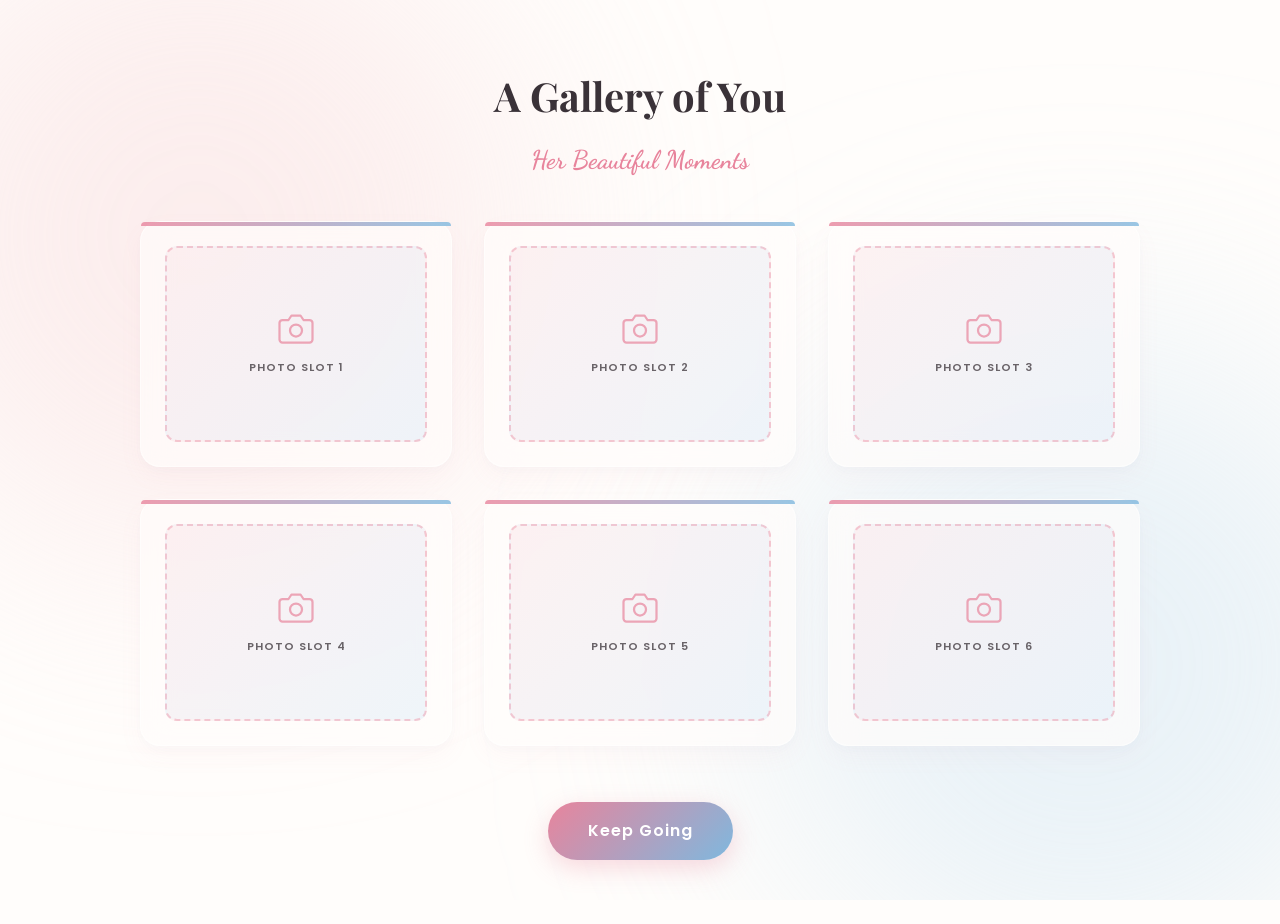
==== page2.html @ c3b597c3 "first commit" ====
<!DOCTYPE html>
<html lang="en">
<head>
  <meta charset="UTF-8">
  <meta name="viewport" content="width=device-width, initial-scale=1.0">
  <meta name="description" content="A beautiful gallery of Riya, Mrs. Different, curated by Moksh.">
  <title>A Gallery of You / Her Beautiful Moments</title>
  
  <!-- Fonts -->
  <link rel="preconnect" href="https://fonts.googleapis.com">
  <link rel="preconnect" href="https://fonts.gstatic.com" crossorigin>
  <link href="https://fonts.googleapis.com/css2?family=Dancing+Script:wght@400;700&family=Playfair+Display:ital,wght@0,400..900;1,400..900&family=Poppins:wght@300;400;500;600;700&display=swap" rel="stylesheet">

  <style>
    /* CSS Variables for Cohesive Theme */
    :root {
      --blush-pink: #F7D9DD;
      --pastel-blue: #C9E4F6;
      --warm-white: #FFFDFB;
      --deep-rose: #E8849C;
      --soft-blue: #7FB8DE;
      --text-dark: #3A3238;
      --text-muted: #6E626B;
    }

    /* Core Resets & Styles */
    * {
      box-sizing: border-box;
      margin: 0;
      padding: 0;
    }

    body {
      font-family: 'Poppins', sans-serif;
      background: var(--warm-white);
      color: var(--text-dark);
      min-height: 100vh;
      display: flex;
      flex-direction: column;
      align-items: center;
      justify-content: center;
      position: relative;
      overflow-x: hidden;
      padding: 64px 24px;
      line-height: 1.6;
    }

    /* Intertwining Moving Background Blobs */
    .bg-blobs {
      position: fixed;
      top: 0;
      left: 0;
      width: 100vw;
      height: 100vh;
      z-index: -1;
      overflow: hidden;
      background: var(--warm-white);
    }

    .blob {
      position: absolute;
      width: 650px;
      height: 650px;
      border-radius: 50%;
      filter: blur(120px);
      opacity: 0.4;
      pointer-events: none;
      mix-blend-mode: multiply;
    }

    .blob-pink {
      background-color: var(--blush-pink);
      top: -10%;
      left: -10%;
      animation: driftPink 25s ease-in-out infinite alternate;
    }

    .blob-blue {
      background-color: var(--pastel-blue);
      bottom: -10%;
      right: -10%;
      animation: driftBlue 25s ease-in-out infinite alternate;
    }

    @keyframes driftPink {
      0% { transform: translate(0, 0) scale(1); }
      50% { transform: translate(120px, 80px) scale(1.15); }
      100% { transform: translate(60px, -60px) scale(0.9); }
    }

    @keyframes driftBlue {
      0% { transform: translate(0, 0) scale(1); }
      50% { transform: translate(-120px, -80px) scale(0.9); }
      100% { transform: translate(-60px, 60px) scale(1.1); }
    }

    /* Header Container */
    header {
      text-align: center;
      max-width: 700px;
      margin-bottom: 40px;
    }

    h1 {
      font-family: 'Playfair Display', serif;
      font-size: 2.5rem;
      color: var(--text-dark);
      margin-bottom: 12px;
      font-weight: 700;
    }

    .subtitle {
      font-family: 'Dancing Script', cursive;
      font-size: 1.6rem;
      color: var(--deep-rose);
      font-weight: 700;
    }

    /* Memory Grid Container */
    .grid-container {
      display: grid;
      grid-template-columns: repeat(auto-fit, minmax(280px, 1fr));
      gap: 32px;
      max-width: 1000px;
      width: 100%;
      margin-bottom: 56px;
    }

    /* Memory Card (Glassmorphic) */
    .card {
      background: rgba(255, 253, 251, 0.7);
      backdrop-filter: blur(15px);
      -webkit-backdrop-filter: blur(15px);
      border: 1px solid rgba(255, 255, 255, 0.5);
      border-radius: 20px;
      padding: 24px;
      box-shadow: 
        0 10px 25px rgba(232, 132, 156, 0.05),
        0 4px 10px rgba(127, 184, 222, 0.03);
      transition: all 0.4s cubic-bezier(0.165, 0.84, 0.44, 1);
      display: flex;
      flex-direction: column;
      align-items: center;
      text-align: center;
      position: relative;
    }

    .card::before {
      content: '';
      position: absolute;
      top: 0;
      left: 0;
      right: 0;
      height: 4px;
      background: linear-gradient(90deg, var(--deep-rose) 0%, var(--soft-blue) 100%);
      border-top-left-radius: 20px;
      border-top-right-radius: 20px;
      opacity: 0.8;
    }

    .card:hover {
      transform: translateY(-8px);
      box-shadow: 
        0 15px 35px rgba(232, 132, 156, 0.12),
        0 8px 20px rgba(127, 184, 222, 0.08);
      border-color: rgba(232, 132, 156, 0.3);
    }

    /* Image Box Placeholder */
    .image-placeholder {
      width: 100%;
      aspect-ratio: 4 / 3;
      background: linear-gradient(135deg, rgba(247, 217, 221, 0.3) 0%, rgba(201, 228, 246, 0.3) 100%);
      border-radius: 12px;
      border: 2px dashed rgba(232, 132, 156, 0.4);
      display: flex;
      flex-direction: column;
      align-items: center;
      justify-content: center;
      color: var(--deep-rose);
      margin-bottom: 0;
      padding: 16px;
      transition: all 0.3s ease;
    }

    .card:hover .image-placeholder {
      border-color: var(--deep-rose);
      background: linear-gradient(135deg, rgba(247, 217, 221, 0.4) 0%, rgba(201, 228, 246, 0.4) 100%);
    }

    .image-placeholder svg {
      margin-bottom: 12px;
      opacity: 0.7;
      transition: transform 0.3s ease;
    }

    .card:hover .image-placeholder svg {
      transform: scale(1.1) rotate(-5deg);
      opacity: 1;
    }

    .placeholder-text {
      font-size: 11px;
      font-weight: 600;
      letter-spacing: 1px;
      text-transform: uppercase;
      color: var(--text-dark);
      opacity: 0.75;
      text-align: center;
    }

    /* Caption styling */
    .caption {
      font-family: 'Dancing Script', cursive;
      font-size: 1.4rem;
      color: var(--text-muted);
      margin-top: 8px;
      line-height: 1.4;
      font-weight: 600;
      transition: color 0.3s;
      min-height: 2.8rem;
      display: flex;
      align-items: center;
      justify-content: center;
    }

    .card:hover .caption {
      color: var(--deep-rose);
    }

    /* Action button at bottom */
    .navigation-container {
      text-align: center;
    }

    .btn {
      display: inline-block;
      text-decoration: none;
      font-family: 'Poppins', sans-serif;
      font-weight: 600;
      font-size: 1rem;
      letter-spacing: 1px;
      color: white;
      background: linear-gradient(135deg, var(--deep-rose) 0%, var(--soft-blue) 100%);
      padding: 16px 40px;
      border-radius: 50px;
      border: none;
      cursor: pointer;
      box-shadow: 0 8px 25px rgba(232, 132, 156, 0.3);
      transition: all 0.3s cubic-bezier(0.175, 0.885, 0.32, 1.275);
    }

    .btn:hover, .btn:focus {
      transform: translateY(-3px) scale(1.03);
      box-shadow: 0 12px 30px rgba(232, 132, 156, 0.4);
    }

    .btn:active {
      transform: translateY(-1px) scale(1.01);
    }

    /* Focus States */
    button:focus-visible, a:focus-visible {
      outline: 3px solid var(--deep-rose);
      outline-offset: 4px;
    }

    /* Animations */
    .fade-in {
      opacity: 0;
      transform: translateY(20px);
      animation: fadeInUp 0.8s cubic-bezier(0.16, 1, 0.3, 1) forwards;
    }

    /* Staggered card entrance */
    .card-1 { animation-delay: 0.1s; }
    .card-2 { animation-delay: 0.25s; }
    .card-3 { animation-delay: 0.4s; }
    .card-4 { animation-delay: 0.55s; }
    .card-5 { animation-delay: 0.7s; }
    .card-6 { animation-delay: 0.85s; }
    .nav-fade { animation-delay: 1s; }

    @keyframes fadeInUp {
      to {
        opacity: 1;
        transform: translateY(0);
      }
    }

    /* Music Controller Layout */
    .music-controller {
      position: fixed;
      bottom: 24px;
      right: 24px;
      display: flex;
      align-items: center;
      gap: 12px;
      z-index: 1000;
    }

    .music-btn {
      width: 50px;
      height: 50px;
      border-radius: 50%;
      background: rgba(255, 255, 255, 0.85);
      border: 1px solid rgba(232, 132, 156, 0.3);
      box-shadow: 0 4px 15px rgba(232, 132, 156, 0.2);
      cursor: pointer;
      display: flex;
      align-items: center;
      justify-content: center;
      position: relative;
      transition: all 0.3s cubic-bezier(0.175, 0.885, 0.32, 1.275);
    }

    .music-btn:hover {
      transform: scale(1.1);
      box-shadow: 0 6px 20px rgba(232, 132, 156, 0.3);
    }

    .music-icon {
      color: var(--deep-rose);
      transition: opacity 0.3s;
    }

    .eq-container {
      display: none;
      align-items: flex-end;
      justify-content: space-between;
      width: 18px;
      height: 18px;
      position: absolute;
    }

    .eq-bar {
      width: 3px;
      background-color: var(--deep-rose);
      height: 100%;
      transform-origin: bottom;
      border-radius: 1px;
    }

    .music-controller.playing .music-icon {
      display: none;
    }

    .music-controller.playing .eq-container {
      display: flex;
    }

    .music-controller.playing .bar-1 { animation: bounce 0.8s ease-in-out infinite alternate; }
    .music-controller.playing .bar-2 { animation: bounce 1.1s ease-in-out infinite alternate 0.2s; }
    .music-controller.playing .bar-3 { animation: bounce 0.9s ease-in-out infinite alternate 0.4s; }

    @keyframes bounce {
      0% { transform: scaleY(0.2); }
      100% { transform: scaleY(1); }
    }

    .music-tooltip {
      background: rgba(255, 255, 255, 0.9);
      backdrop-filter: blur(5px);
      padding: 8px 14px;
      border-radius: 20px;
      border: 1px solid rgba(232, 132, 156, 0.2);
      box-shadow: 0 4px 12px rgba(0, 0, 0, 0.05);
      pointer-events: none;
      opacity: 0;
      transform: translateX(10px);
      transition: all 0.3s ease;
      white-space: nowrap;
    }

    .music-controller:hover .music-tooltip {
      opacity: 1;
      transform: translateX(0);
    }

    .music-title {
      font-size: 11px;
      font-weight: 600;
      color: var(--text-dark);
      margin: 0;
    }

    .music-artist {
      font-size: 9px;
      color: var(--text-muted);
      margin: 0;
    }

    .music-status {
      font-family: 'Dancing Script', cursive;
      font-size: 12px;
      color: var(--deep-rose);
      display: block;
      margin-top: 2px;
    }

    /* Accessibility: prefers-reduced-motion */
    @media (prefers-reduced-motion: reduce) {
      *, *::before, *::after {
        animation-delay: -1ms !important;
        animation-duration: 1ms !important;
        animation-iteration-count: 1 !important;
        background-attachment: initial !important;
        scroll-behavior: auto !important;
        transition-duration: 0s !important;
        transition-delay: 0s !important;
      }
      .blob, .card, .image-placeholder svg {
        animation: none !important;
        transform: none !important;
      }
      .card:hover {
        transform: none !important;
      }
    }

    /* Responsive Grid Tweaks */
    @media (max-width: 900px) {
      .grid-container {
        grid-template-columns: repeat(2, 1fr);
      }
    }

    @media (max-width: 600px) {
      .grid-container {
        grid-template-columns: 1fr;
      }
      h1 {
        font-size: 2rem;
      }
    }
  </style>
</head>
<body>

  <!-- Floating background blobs -->
  <div class="bg-blobs">
    <div class="blob blob-pink"></div>
    <div class="blob blob-blue"></div>
  </div>

  <header class="fade-in">
    <h1>A Gallery of You</h1>
    <p class="subtitle">Her Beautiful Moments</p>
  </header>

  <!-- Memory Grid -->
  <main class="grid-container">

    <!-- Card 1 -->
    <div class="card fade-in card-1">
      <!-- REPLACE WITH PHOTO: Replace this div container with an actual <img> tag, e.g. <img class="image-placeholder" style="object-fit: cover;" src="images/photo1.jpg" alt="Photo 1"> -->
      <div class="image-placeholder">
        <svg xmlns="http://www.w3.org/2000/svg" width="36" height="36" viewBox="0 0 24 24" fill="none" stroke="currentColor" stroke-width="1.5" stroke-linecap="round" stroke-linejoin="round"><path d="M23 19a2 2 0 0 1-2 2H3a2 2 0 0 1-2-2V8a2 2 0 0 1 2-2h4l2-3h6l2 3h4a2 2 0 0 1 2 2z"/><circle cx="12" cy="13" r="4"/></svg>
        <span class="placeholder-text">Photo Slot 1</span>
      </div>
    </div>

    <!-- Card 2 -->
    <div class="card fade-in card-2">
      <!-- REPLACE WITH PHOTO: Replace this div container with an actual <img> tag, e.g. <img class="image-placeholder" style="object-fit: cover;" src="images/photo2.jpg" alt="Photo 2"> -->
      <div class="image-placeholder">
        <svg xmlns="http://www.w3.org/2000/svg" width="36" height="36" viewBox="0 0 24 24" fill="none" stroke="currentColor" stroke-width="1.5" stroke-linecap="round" stroke-linejoin="round"><path d="M23 19a2 2 0 0 1-2 2H3a2 2 0 0 1-2-2V8a2 2 0 0 1 2-2h4l2-3h6l2 3h4a2 2 0 0 1 2 2z"/><circle cx="12" cy="13" r="4"/></svg>
        <span class="placeholder-text">Photo Slot 2</span>
      </div>
    </div>

    <!-- Card 3 -->
    <div class="card fade-in card-3">
      <!-- REPLACE WITH PHOTO: Replace this div container with an actual <img> tag, e.g. <img class="image-placeholder" style="object-fit: cover;" src="images/photo3.jpg" alt="Photo 3"> -->
      <div class="image-placeholder">
        <svg xmlns="http://www.w3.org/2000/svg" width="36" height="36" viewBox="0 0 24 24" fill="none" stroke="currentColor" stroke-width="1.5" stroke-linecap="round" stroke-linejoin="round"><path d="M23 19a2 2 0 0 1-2 2H3a2 2 0 0 1-2-2V8a2 2 0 0 1 2-2h4l2-3h6l2 3h4a2 2 0 0 1 2 2z"/><circle cx="12" cy="13" r="4"/></svg>
        <span class="placeholder-text">Photo Slot 3</span>
      </div>
    </div>

    <!-- Card 4 -->
    <div class="card fade-in card-4">
      <!-- REPLACE WITH PHOTO: Replace this div container with an actual <img> tag, e.g. <img class="image-placeholder" style="object-fit: cover;" src="images/photo4.jpg" alt="Photo 4"> -->
      <div class="image-placeholder">
        <svg xmlns="http://www.w3.org/2000/svg" width="36" height="36" viewBox="0 0 24 24" fill="none" stroke="currentColor" stroke-width="1.5" stroke-linecap="round" stroke-linejoin="round"><path d="M23 19a2 2 0 0 1-2 2H3a2 2 0 0 1-2-2V8a2 2 0 0 1 2-2h4l2-3h6l2 3h4a2 2 0 0 1 2 2z"/><circle cx="12" cy="13" r="4"/></svg>
        <span class="placeholder-text">Photo Slot 4</span>
      </div>
    </div>

    <!-- Card 5 -->
    <div class="card fade-in card-5">
      <!-- REPLACE WITH PHOTO: Replace this div container with an actual <img> tag, e.g. <img class="image-placeholder" style="object-fit: cover;" src="images/photo5.jpg" alt="Photo 5"> -->
      <div class="image-placeholder">
        <svg xmlns="http://www.w3.org/2000/svg" width="36" height="36" viewBox="0 0 24 24" fill="none" stroke="currentColor" stroke-width="1.5" stroke-linecap="round" stroke-linejoin="round"><path d="M23 19a2 2 0 0 1-2 2H3a2 2 0 0 1-2-2V8a2 2 0 0 1 2-2h4l2-3h6l2 3h4a2 2 0 0 1 2 2z"/><circle cx="12" cy="13" r="4"/></svg>
        <span class="placeholder-text">Photo Slot 5</span>
      </div>
    </div>

    <!-- Card 6 -->
    <div class="card fade-in card-6">
      <!-- REPLACE WITH PHOTO: Replace this div container with an actual <img> tag, e.g. <img class="image-placeholder" style="object-fit: cover;" src="images/photo6.jpg" alt="Photo 6"> -->
      <div class="image-placeholder">
        <svg xmlns="http://www.w3.org/2000/svg" width="36" height="36" viewBox="0 0 24 24" fill="none" stroke="currentColor" stroke-width="1.5" stroke-linecap="round" stroke-linejoin="round"><path d="M23 19a2 2 0 0 1-2 2H3a2 2 0 0 1-2-2V8a2 2 0 0 1 2-2h4l2-3h6l2 3h4a2 2 0 0 1 2 2z"/><circle cx="12" cy="13" r="4"/></svg>
        <span class="placeholder-text">Photo Slot 6</span>
      </div>
    </div>

  </main>

  <!-- Navigation Button -->
  <div class="navigation-container fade-in nav-fade">
    <a href="page3.html" class="btn">Keep Going</a>
  </div>



</body>
</html>
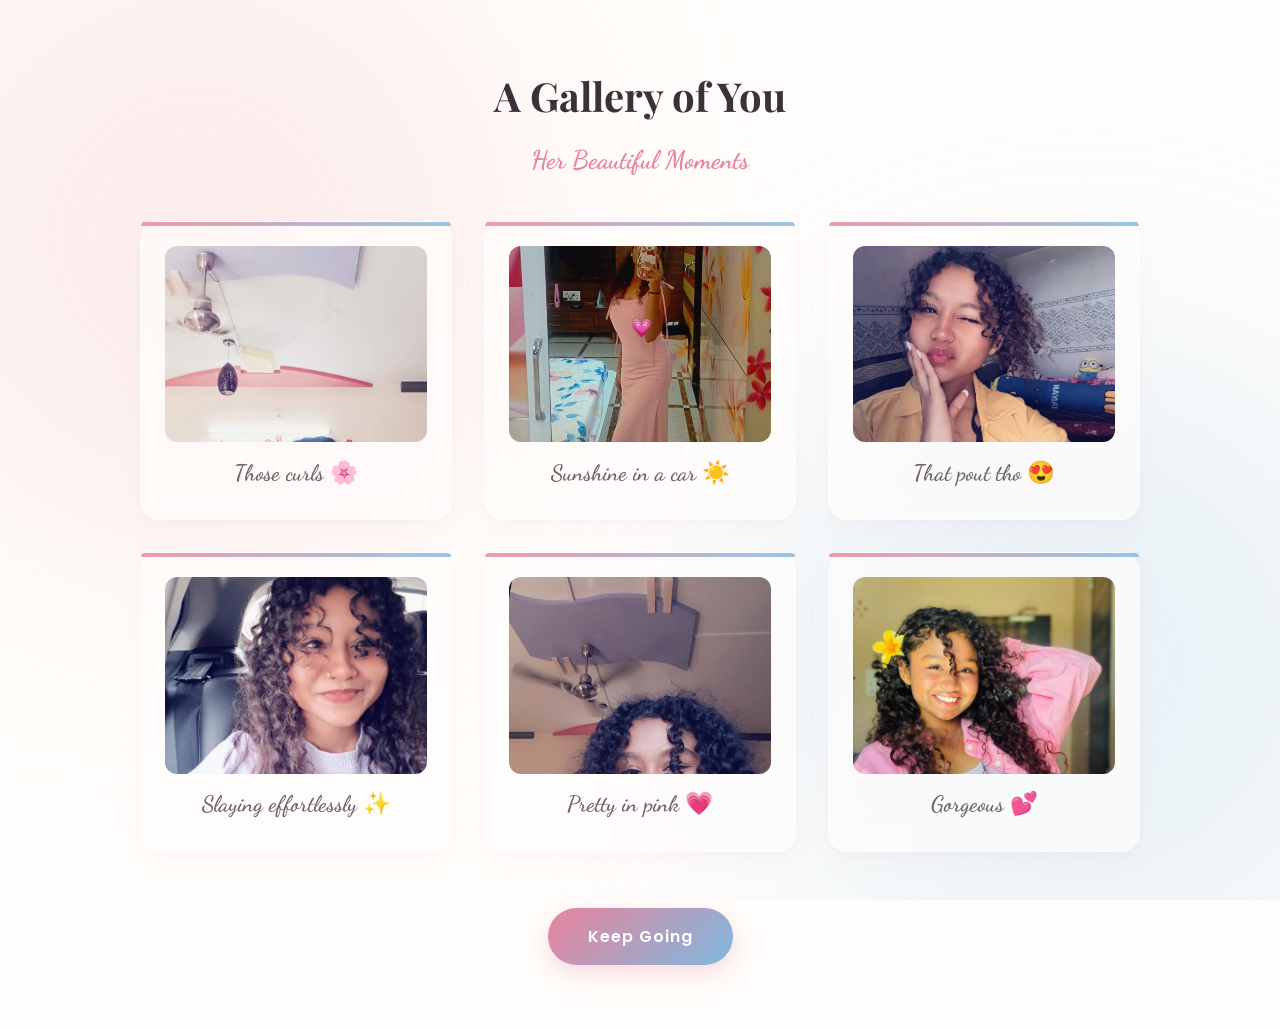
==== commit aed782fa: "image" ====
--- a/page2.html
+++ b/page2.html
@@ -453,56 +453,38 @@
 
     <!-- Card 1 -->
     <div class="card fade-in card-1">
-      <!-- REPLACE WITH PHOTO: Replace this div container with an actual <img> tag, e.g. <img class="image-placeholder" style="object-fit: cover;" src="images/photo1.jpg" alt="Photo 1"> -->
-      <div class="image-placeholder">
-        <svg xmlns="http://www.w3.org/2000/svg" width="36" height="36" viewBox="0 0 24 24" fill="none" stroke="currentColor" stroke-width="1.5" stroke-linecap="round" stroke-linejoin="round"><path d="M23 19a2 2 0 0 1-2 2H3a2 2 0 0 1-2-2V8a2 2 0 0 1 2-2h4l2-3h6l2 3h4a2 2 0 0 1 2 2z"/><circle cx="12" cy="13" r="4"/></svg>
-        <span class="placeholder-text">Photo Slot 1</span>
-      </div>
+      <img src="riya1.jpeg" alt="Riya smiling with curly hair" style="width:100%; aspect-ratio:4/3; object-fit:cover; object-position:center top; border-radius:12px;">
+      <p class="caption">Those curls 🌸</p>
     </div>
 
     <!-- Card 2 -->
     <div class="card fade-in card-2">
-      <!-- REPLACE WITH PHOTO: Replace this div container with an actual <img> tag, e.g. <img class="image-placeholder" style="object-fit: cover;" src="images/photo2.jpg" alt="Photo 2"> -->
-      <div class="image-placeholder">
-        <svg xmlns="http://www.w3.org/2000/svg" width="36" height="36" viewBox="0 0 24 24" fill="none" stroke="currentColor" stroke-width="1.5" stroke-linecap="round" stroke-linejoin="round"><path d="M23 19a2 2 0 0 1-2 2H3a2 2 0 0 1-2-2V8a2 2 0 0 1 2-2h4l2-3h6l2 3h4a2 2 0 0 1 2 2z"/><circle cx="12" cy="13" r="4"/></svg>
-        <span class="placeholder-text">Photo Slot 2</span>
-      </div>
+      <img src="riya2.jpeg" alt="Riya in the car" style="width:100%; aspect-ratio:4/3; object-fit:cover; object-position:center top; border-radius:12px;">
+      <p class="caption">Sunshine in a car ☀️</p>
     </div>
 
     <!-- Card 3 -->
     <div class="card fade-in card-3">
-      <!-- REPLACE WITH PHOTO: Replace this div container with an actual <img> tag, e.g. <img class="image-placeholder" style="object-fit: cover;" src="images/photo3.jpg" alt="Photo 3"> -->
-      <div class="image-placeholder">
-        <svg xmlns="http://www.w3.org/2000/svg" width="36" height="36" viewBox="0 0 24 24" fill="none" stroke="currentColor" stroke-width="1.5" stroke-linecap="round" stroke-linejoin="round"><path d="M23 19a2 2 0 0 1-2 2H3a2 2 0 0 1-2-2V8a2 2 0 0 1 2-2h4l2-3h6l2 3h4a2 2 0 0 1 2 2z"/><circle cx="12" cy="13" r="4"/></svg>
-        <span class="placeholder-text">Photo Slot 3</span>
-      </div>
+      <img src="riya3.jpeg" alt="Riya with a cute pout" style="width:100%; aspect-ratio:4/3; object-fit:cover; object-position:center top; border-radius:12px;">
+      <p class="caption">That pout tho 😍</p>
     </div>
 
     <!-- Card 4 -->
     <div class="card fade-in card-4">
-      <!-- REPLACE WITH PHOTO: Replace this div container with an actual <img> tag, e.g. <img class="image-placeholder" style="object-fit: cover;" src="images/photo4.jpg" alt="Photo 4"> -->
-      <div class="image-placeholder">
-        <svg xmlns="http://www.w3.org/2000/svg" width="36" height="36" viewBox="0 0 24 24" fill="none" stroke="currentColor" stroke-width="1.5" stroke-linecap="round" stroke-linejoin="round"><path d="M23 19a2 2 0 0 1-2 2H3a2 2 0 0 1-2-2V8a2 2 0 0 1 2-2h4l2-3h6l2 3h4a2 2 0 0 1 2 2z"/><circle cx="12" cy="13" r="4"/></svg>
-        <span class="placeholder-text">Photo Slot 4</span>
-      </div>
+      <img src="riya4.jpeg" alt="Riya showing off her look" style="width:100%; aspect-ratio:4/3; object-fit:cover; object-position:center top; border-radius:12px;">
+      <p class="caption">Slaying effortlessly ✨</p>
     </div>
 
     <!-- Card 5 -->
     <div class="card fade-in card-5">
-      <!-- REPLACE WITH PHOTO: Replace this div container with an actual <img> tag, e.g. <img class="image-placeholder" style="object-fit: cover;" src="images/photo5.jpg" alt="Photo 5"> -->
-      <div class="image-placeholder">
-        <svg xmlns="http://www.w3.org/2000/svg" width="36" height="36" viewBox="0 0 24 24" fill="none" stroke="currentColor" stroke-width="1.5" stroke-linecap="round" stroke-linejoin="round"><path d="M23 19a2 2 0 0 1-2 2H3a2 2 0 0 1-2-2V8a2 2 0 0 1 2-2h4l2-3h6l2 3h4a2 2 0 0 1 2 2z"/><circle cx="12" cy="13" r="4"/></svg>
-        <span class="placeholder-text">Photo Slot 5</span>
-      </div>
+      <img src="riya5.jpeg" alt="Riya in pink outfit" style="width:100%; aspect-ratio:4/3; object-fit:cover; object-position:center top; border-radius:12px;">
+      <p class="caption">Pretty in pink 💗</p>
     </div>
 
     <!-- Card 6 -->
     <div class="card fade-in card-6">
-      <!-- REPLACE WITH PHOTO: Replace this div container with an actual <img> tag, e.g. <img class="image-placeholder" style="object-fit: cover;" src="images/photo6.jpg" alt="Photo 6"> -->
-      <div class="image-placeholder">
-        <svg xmlns="http://www.w3.org/2000/svg" width="36" height="36" viewBox="0 0 24 24" fill="none" stroke="currentColor" stroke-width="1.5" stroke-linecap="round" stroke-linejoin="round"><path d="M23 19a2 2 0 0 1-2 2H3a2 2 0 0 1-2-2V8a2 2 0 0 1 2-2h4l2-3h6l2 3h4a2 2 0 0 1 2 2z"/><circle cx="12" cy="13" r="4"/></svg>
-        <span class="placeholder-text">Photo Slot 6</span>
-      </div>
+      <img src="riya6.jpeg" alt="Riya in pink dress mirror selfie" style="width:100%; aspect-ratio:4/3; object-fit:cover; object-position:center top; border-radius:12px;">
+      <p class="caption">Gorgeous 💕</p>
     </div>
 
   </main>
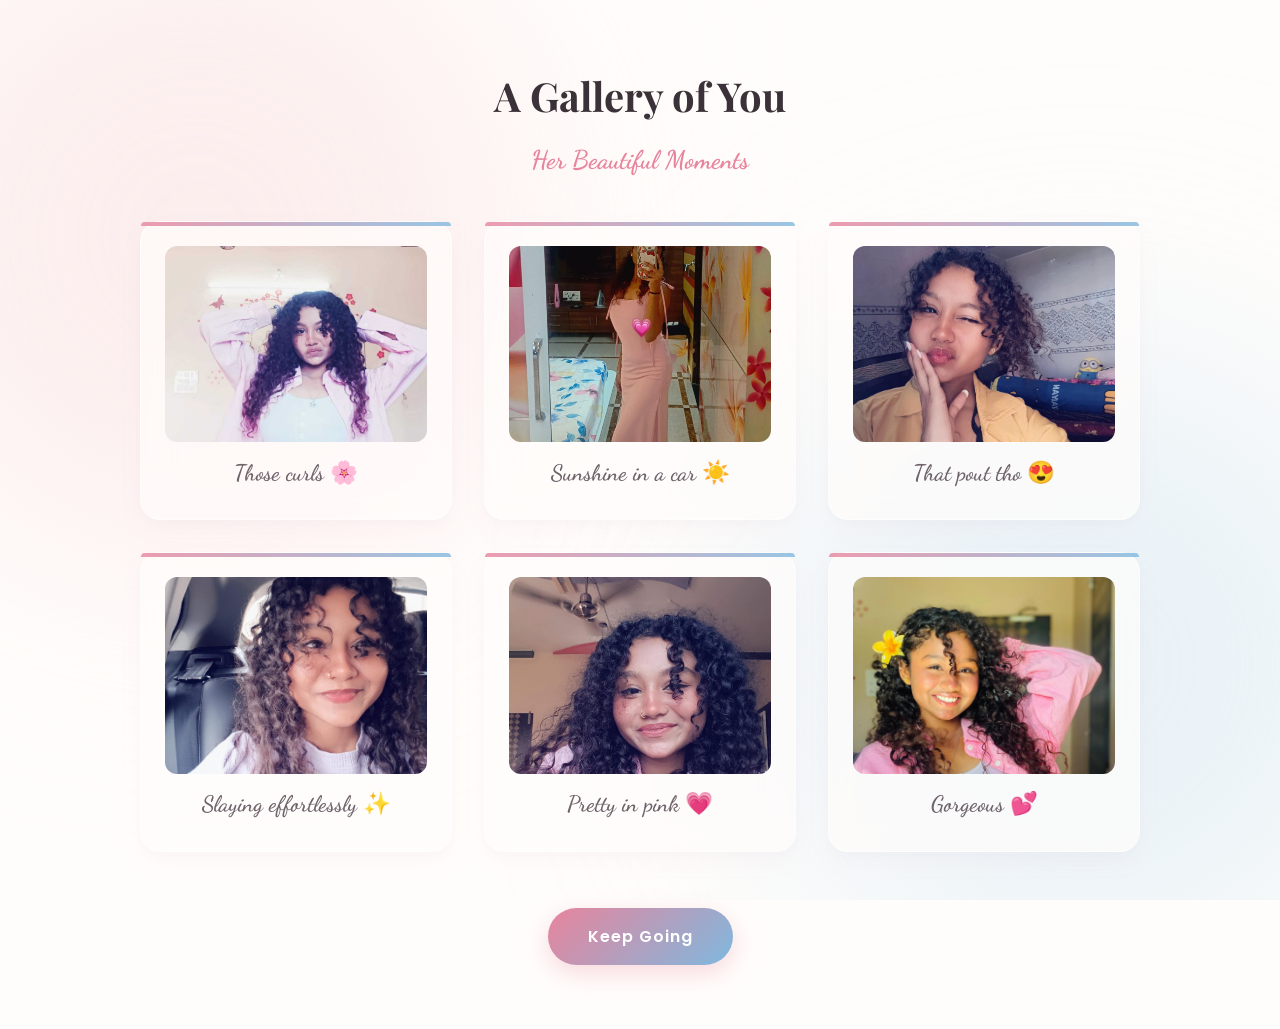
==== commit e78b6641: "image" ====
--- a/page2.html
+++ b/page2.html
@@ -477,7 +477,7 @@
 
     <!-- Card 5 -->
     <div class="card fade-in card-5">
-      <img src="riya5.jpeg" alt="Riya in pink outfit" style="width:100%; aspect-ratio:4/3; object-fit:cover; object-position:center top; border-radius:12px;">
+      <img src="riya5.jpeg" alt="Riya in pink outfit" style="width:100%; aspect-ratio:4/3; object-fit:cover; object-position:center 30%; border-radius:12px;">
       <p class="caption">Pretty in pink 💗</p>
     </div>
 
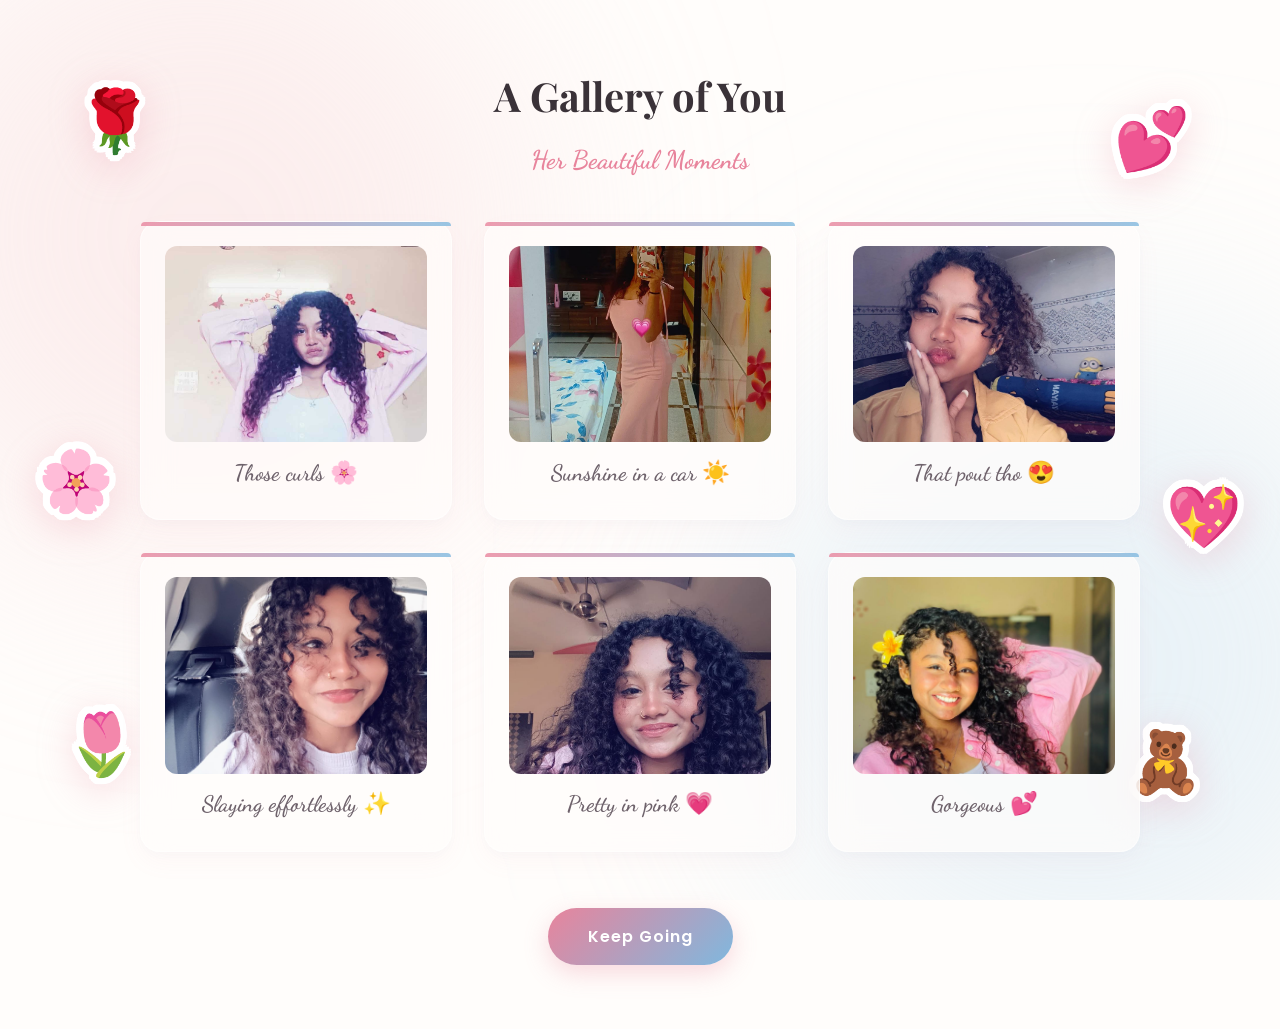
==== commit 40fbb1e2: "romance" ====
--- a/page2.html
+++ b/page2.html
@@ -10,6 +10,7 @@
   <link rel="preconnect" href="https://fonts.googleapis.com">
   <link rel="preconnect" href="https://fonts.gstatic.com" crossorigin>
   <link href="https://fonts.googleapis.com/css2?family=Dancing+Script:wght@400;700&family=Playfair+Display:ital,wght@0,400..900;1,400..900&family=Poppins:wght@300;400;500;600;700&display=swap" rel="stylesheet">
+  <link rel="stylesheet" href="romantic.css">
 
   <style>
     /* CSS Variables for Cohesive Theme */
@@ -496,5 +497,6 @@
 
 
 
+  <script src="romantic.js" defer></script>
 </body>
 </html>
--- a/romantic.css
+++ b/romantic.css
@@ -0,0 +1,170 @@
+/* Container for all romantic background elements */
+#romantic-bg-container {
+  position: fixed;
+  inset: 0;
+  pointer-events: none;
+  z-index: 1;
+  overflow: hidden;
+}
+
+/* Ensure key page content cards are in front of background elements */
+.card, header, .navigation-container, .action-container, .proposal-section, .btn-group {
+  position: relative;
+  z-index: 10;
+}
+
+/* Floating particle styles */
+.romantic-floating-item {
+  position: absolute;
+  bottom: -60px;
+  pointer-events: none;
+  user-select: none;
+  animation: floatUpAndSway linear infinite;
+  opacity: 0;
+  will-change: transform, opacity;
+}
+
+@keyframes floatUpAndSway {
+  0% {
+    transform: translate3d(0, 0, 0) rotate(0deg) scale(0.6);
+    opacity: 0;
+  }
+  10% {
+    opacity: 0.65;
+  }
+  90% {
+    opacity: 0.5;
+  }
+  100% {
+    transform: translate3d(var(--sway-x), -115vh, 0) rotate(var(--rotate-deg)) scale(var(--scale-end));
+    opacity: 0;
+  }
+}
+
+/* Scrapbook sticker styles */
+.romantic-sticker {
+  position: absolute;
+  pointer-events: auto; /* Allow hover and click micro-interactions! */
+  user-select: none;
+  z-index: 2;
+  font-size: clamp(2.2rem, 5vw, 3.8rem);
+  will-change: transform;
+  
+  /* Premium die-cut sticker outline effect */
+  filter: drop-shadow(2.5px 0 0 #fff) 
+          drop-shadow(-2.5px 0 0 #fff) 
+          drop-shadow(0 2.5px 0 #fff) 
+          drop-shadow(0 -2.5px 0 #fff)
+          drop-shadow(2px 2px 0 #fff) 
+          drop-shadow(-2px -2px 0 #fff) 
+          drop-shadow(2px -2px 0 #fff) 
+          drop-shadow(-2px 2px 0 #fff)
+          drop-shadow(0 8px 18px rgba(232, 132, 156, 0.25));
+          
+  animation: stickerBob 6s ease-in-out infinite alternate;
+  transition: transform 0.4s cubic-bezier(0.175, 0.885, 0.32, 1.275), filter 0.4s ease;
+  cursor: pointer;
+}
+
+/* Interactive hover state for stickers */
+.romantic-sticker:hover {
+  transform: scale(1.18) rotate(15deg);
+  filter: drop-shadow(2.5px 0 0 #fff) 
+          drop-shadow(-2.5px 0 0 #fff) 
+          drop-shadow(0 2.5px 0 #fff) 
+          drop-shadow(0 -2.5px 0 #fff)
+          drop-shadow(2px 2px 0 #fff) 
+          drop-shadow(-2px -2px 0 #fff) 
+          drop-shadow(2px -2px 0 #fff) 
+          drop-shadow(-2px 2px 0 #fff)
+          drop-shadow(0 14px 28px rgba(232, 132, 156, 0.42));
+}
+
+@keyframes stickerBob {
+  0% {
+    transform: translateY(0) rotate(var(--base-rotation, 0deg));
+  }
+  100% {
+    transform: translateY(-18px) rotate(calc(var(--base-rotation, 0deg) + var(--bob-rotation, 4deg)));
+  }
+}
+
+/* Positioning for stickers on desktop viewports */
+.sticker-top-left {
+  top: 8%;
+  left: 6%;
+  --base-rotation: -12deg;
+  --bob-rotation: 5deg;
+}
+
+.sticker-top-right {
+  top: 10%;
+  right: 7%;
+  --base-rotation: 15deg;
+  --bob-rotation: -6deg;
+}
+
+.sticker-bottom-left {
+  bottom: 12%;
+  left: 5%;
+  --base-rotation: -8deg;
+  --bob-rotation: 6deg;
+}
+
+.sticker-bottom-right {
+  bottom: 10%;
+  right: 6%;
+  --base-rotation: 18deg;
+  --bob-rotation: -5deg;
+}
+
+/* Extra decorative stickers near the sides for larger screens */
+.sticker-mid-left {
+  top: 48%;
+  left: 3%;
+  --base-rotation: 6deg;
+  --bob-rotation: -4deg;
+}
+
+.sticker-mid-right {
+  top: 52%;
+  right: 3%;
+  --base-rotation: -14deg;
+  --bob-rotation: 6deg;
+}
+
+/* Responsiveness: Adjust positions and sizes on tablet viewports */
+@media (max-width: 1024px) {
+  .romantic-sticker {
+    font-size: 2.2rem;
+  }
+  .sticker-top-left { left: 3%; top: 5%; }
+  .sticker-top-right { right: 3%; top: 6%; }
+  .sticker-bottom-left { left: 3%; bottom: 8%; }
+  .sticker-bottom-right { right: 3%; bottom: 6%; }
+  .sticker-mid-left, .sticker-mid-right {
+    display: none;
+  }
+}
+
+/* Mobile: hide stickers to ensure content readability without overlays */
+@media (max-width: 680px) {
+  .romantic-sticker {
+    display: none;
+  }
+}
+
+/* Accessibility: prefers-reduced-motion support */
+@media (prefers-reduced-motion: reduce) {
+  .romantic-floating-item {
+    animation: none !important;
+    display: none;
+  }
+  .romantic-sticker {
+    animation: none !important;
+    transform: rotate(var(--base-rotation, 0deg)) !important;
+  }
+  .romantic-sticker:hover {
+    transform: scale(1.05) rotate(var(--base-rotation, 0deg)) !important;
+  }
+}
